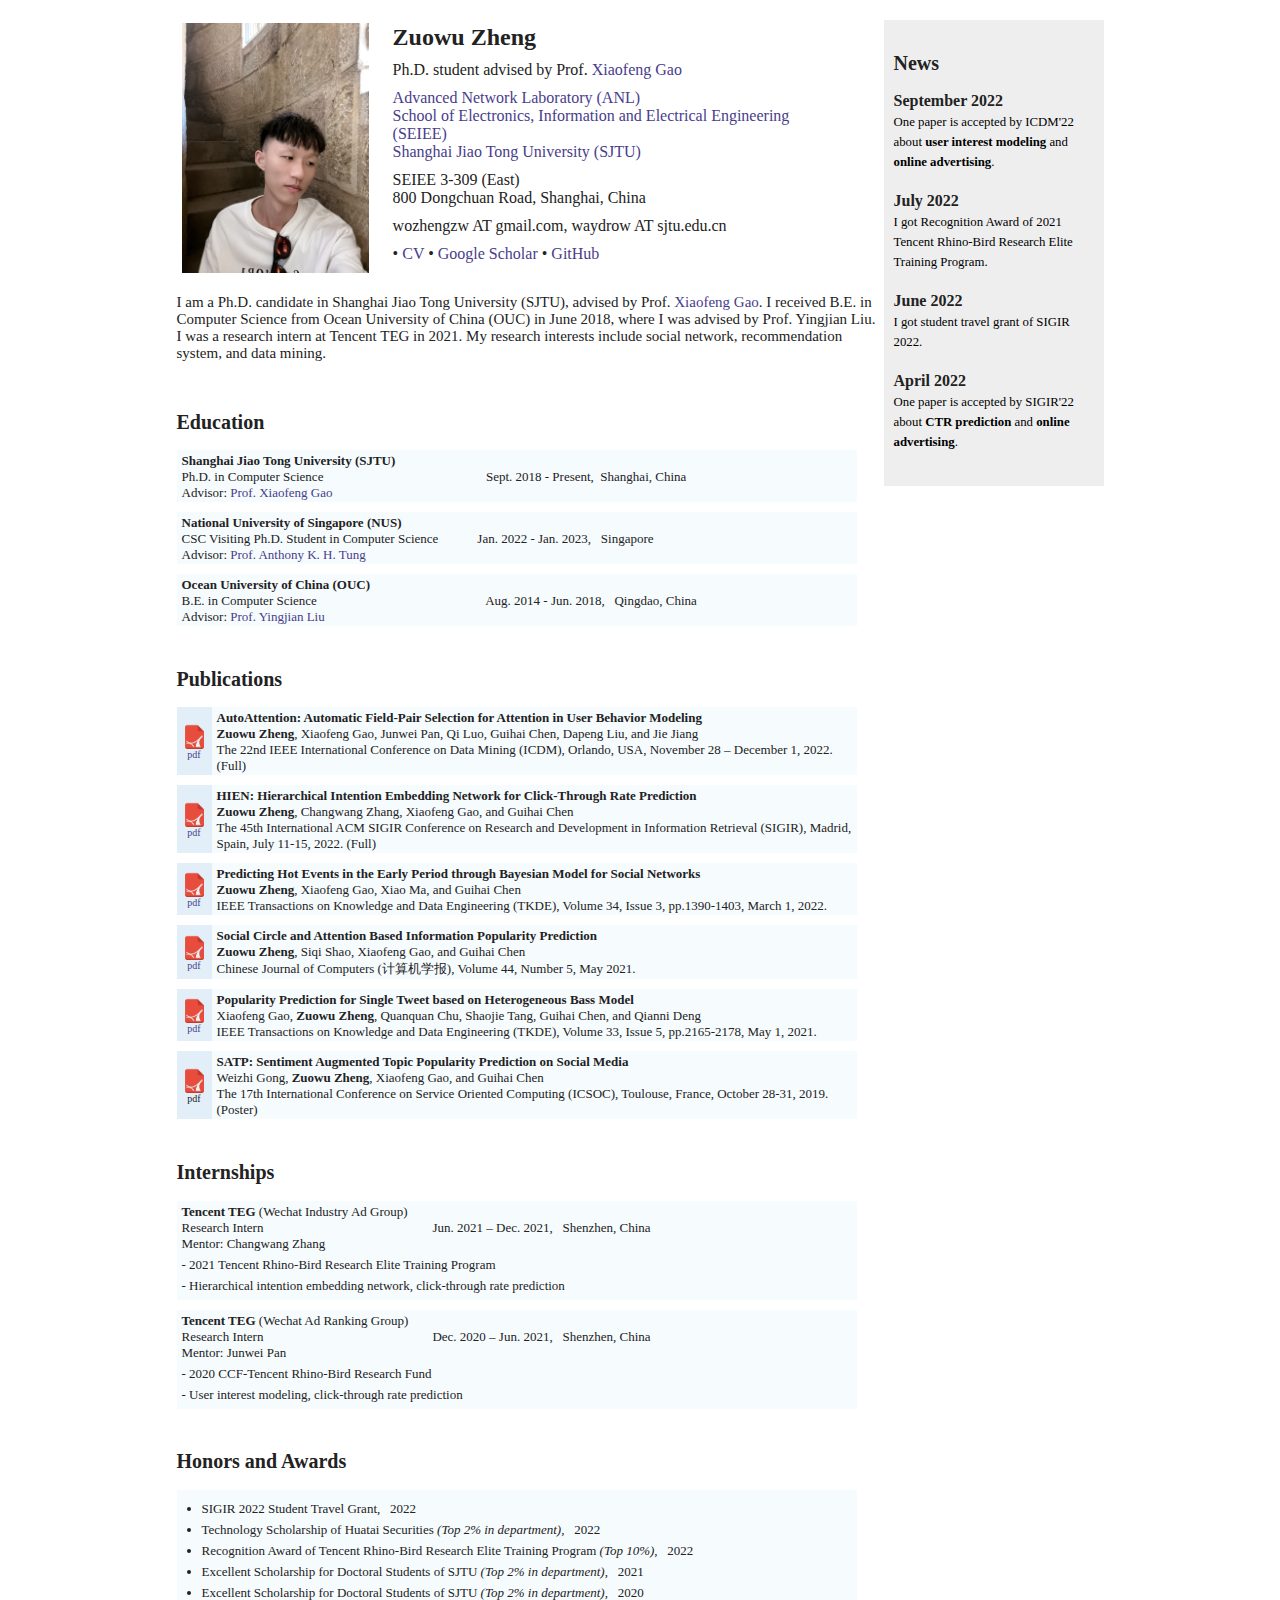
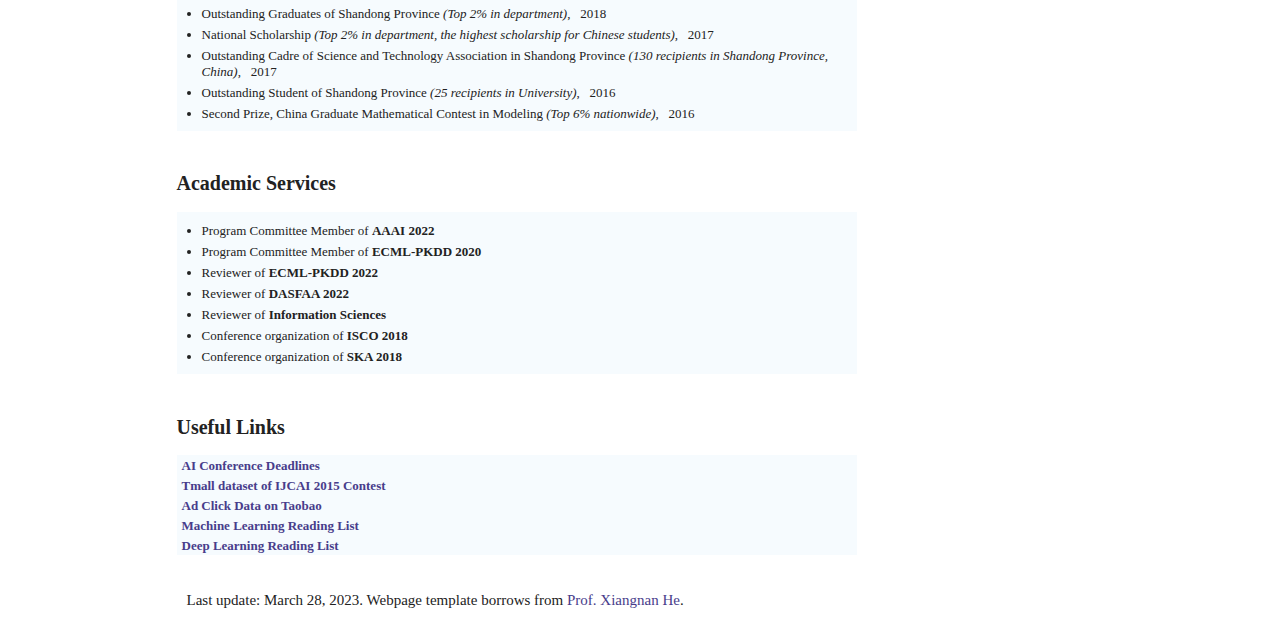
==== index.html @ 2e6455b4 "initailize webpage" ====
<!DOCTYPE html>
<html><head><meta http-equiv="Content-Type" content="text/html; charset=UTF-8"><meta content="IE=7.0000" http-equiv="X-UA-Compatible">
<title>Zuowu Zheng's Homepage</title>
<meta name="description" content="Zuowu Zheng, Ph.D. in Shanghai Jiao Tong University. social network, data mining, recommendation system">
<meta name="keywords" content="Zuowu Zheng, SJTU, Shanghai Jiao Tong University, recommendation, social network">

<link rel="stylesheet" type="text/css" href="./files/ffl.css">
<!-- <script type="text/javascript" async="" src="./files/ga.js"></script><script type="text/javascript">

  var _gaq = _gaq || [];
  _gaq.push(['_setAccount', 'UA-39532305-1']);
  _gaq.push(['_trackPageview']);

  (function() {
    var ga = document.createElement('script'); ga.type = 'text/javascript'; ga.async = true;
    ga.src = ('https:' == document.location.protocol ? 'https://ssl' : 'http://www') + '.google-analytics.com/ga.js';
    var s = document.getElementsByTagName('script')[0]; s.parentNode.insertBefore(ga, s);
  })();

</script> -->

<style>@-moz-keyframes nodeInserted{from{opacity:0.99;}to{opacity:1;}}@-webkit-keyframes nodeInserted{from{opacity:0.99;}to{opacity:1;}}@-o-keyframes nodeInserted{from{opacity:0.99;}to{opacity:1;}}@keyframes nodeInserted{from{opacity:0.99;}to{opacity:1;}}embed,object{animation-duration:.001s;-ms-animation-duration:.001s;-moz-animation-duration:.001s;-webkit-animation-duration:.001s;-o-animation-duration:.001s;animation-name:nodeInserted;-ms-animation-name:nodeInserted;-moz-animation-name:nodeInserted;-webkit-animation-name:nodeInserted;-o-animation-name:nodeInserted;}</style></head>


<body>

<div id="content">

<div id="news">
    <h2>News</h2><br>
    <font size="3px">
		
    <b>September 2022</b><br>
    <span class="easylink">
      One paper is accepted by ICDM'22 about <b>user interest modeling</b> and <b>online advertising</b>.
	  </span><br><br>

    <b>July 2022</b><br>
    <span class="easylink">
      I got Recognition Award of 2021 Tencent Rhino-Bird Research Elite Training Program.
	  </span><br><br>

    <b>June 2022</b><br>
    <span class="easylink">
      I got student travel grant of SIGIR 2022.
	  </span><br><br>

    <b>April 2022</b><br>
    <span class="easylink">
      One paper is accepted by SIGIR'22 about <b>CTR prediction</b> and <b>online advertising</b>.
	  </span><br><br>

    

    </font>

</div>

<div id="left">
<table style="background-color:white;">
<tbody><tr nosave="">
<td valign="CENTER">
<img src="./images/photo.jpeg" height="250" align="left">
</td>

<td valign="CENTER" width="2%">
</td>

<td valign="CENTER" halign="LEFT">
<font size="+0">
<b><font size="+2">Zuowu Zheng&nbsp;</font></b>
<!--<p style="margin-left:0px;">
<img src="./images/name.png", height="60">
</p>-->
<p style="margin-left:0px;">
Ph.D. student advised by Prof. <a href="https://www.cs.sjtu.edu.cn/~gao-xf/" target="_blank">Xiaofeng Gao</a>
</p><p style="margin-left:0px;">
<a href="https://anl.sjtu.edu.cn", target="_blank">Advanced Network Laboratory (ANL)</a><br/>
<a href="https://english.seiee.sjtu.edu.cn", target="_blank">School of Electronics, Information and Electrical Engineering (SEIEE)</a><br/>
<a href="https://en.sjtu.edu.cn", target="_blank">Shanghai Jiao Tong University (SJTU)</a><br/>
</p><p style="margin-left:0px;">
  SEIEE 3-309 (East) <br>
  800 Dongchuan Road, Shanghai, China <br>
</p>
<p style="margin-left:0px;">
wozhengzw AT gmail.com, waydrow AT sjtu.edu.cn</a></p>
<p style="margin-left:0px;">
&bull; <a href="files/CV-Zuowu.pdf">CV</a> &bull; <a href="https://scholar.google.com/citations?user=17vhHRoAAAAJ&hl=en">Google Scholar</a> &bull; <a href="https://github.com/waydrow">GitHub</a> <br>
</p></td>
</tr>
</tbody></table>

<div style="margin-top:20px;">
    I am a Ph.D. candidate in Shanghai Jiao Tong University (SJTU), advised by Prof. <a href="https://www.cs.sjtu.edu.cn/~gao-xf/" target="_blank">Xiaofeng Gao</a>. I received B.E. in Computer Science from Ocean University of China (OUC) in June 2018, where I was advised by Prof. Yingjian Liu. I was a research intern at Tencent TEG in 2021.
    My research interests include social network, recommendation system, and data mining.
	<br><br>
</div>


<!-- =======================================================================!-->

<h2 style="CLEAR: both;">Education</h2>
<table>
  <tbody>
  <tr>
    <td><span class="title">Shanghai Jiao Tong University (SJTU)</span> <br>
      Ph.D. in Computer Science &emsp;&emsp;&emsp;&emsp;&emsp;&emsp;&emsp;&emsp;&emsp;&emsp;&emsp;&emsp; Sept. 2018 - Present, &nbsp;Shanghai, China<br>
	    Advisor: <a href="https://www.cs.sjtu.edu.cn/~gao-xf/" target="_blank">Prof. Xiaofeng Gao</a>
    </td>
  </tr>
</tbody>
</table>

<table>
  <tbody>
  <tr>
    <td><span class="title">National University of Singapore (NUS)</span> <br>
      CSC Visiting Ph.D. Student in Computer Science &nbsp;&nbsp;&nbsp;&nbsp;&nbsp;&nbsp;&nbsp;&nbsp;&nbsp;&nbsp; Jan. 2022 - Jan. 2023, &nbsp; Singapore <br>
      Advisor: <a href="https://www.comp.nus.edu.sg/~atung/" target="_blank">Prof. Anthony K. H. Tung</a><br>
    </td>
  </tr>
  </tbody>
</table>

<table>
  <tbody>
  <tr>
    <td><span class="title">Ocean University of China (OUC)</span> <br>
      B.E. in Computer Science &emsp;&emsp;&emsp;&emsp;&emsp;&emsp;&emsp;&emsp;&emsp;&emsp;&emsp;&emsp;&nbsp;&nbsp; Aug. 2014 - Jun. 2018, &nbsp; Qingdao, China <br>
      Advisor: <a href="http://it.ouc.edu.cn/lyj/main.htm" target="_blank">Prof. Yingjian Liu</a><br>
    </td>
  </tr>
  </tbody>
</table>


<div id="papers">
<!-- <h2 style="CLEAR: both">Publications <a href="https://scholar.google.com/citations?user=17vhHRoAAAAJ&hl=en" target="_blank">Google Scholar</a></h2> -->
<h2 style="CLEAR: both">Publications</h2>
</br>

<!-- <b> In the Year of 2023: </b> </br></br> -->

<table>
  <tbody>
  <tr>
    <td class="left"><a href="https://arxiv.org/pdf/2210.15154.pdf" target="_blank"><img src="./images/pdf.png" width="25" height="25"><br>pdf</a></td>
    <td><span class="title">AutoAttention: Automatic Field-Pair Selection for Attention in User Behavior Modeling</span> 
      <br><strong>Zuowu Zheng</strong>, Xiaofeng Gao, Junwei Pan, Qi Luo, Guihai Chen, Dapeng Liu, and Jie Jiang
    <br>The 22nd IEEE International Conference on Data Mining (ICDM), Orlando, USA, November 28 – December 1, 2022. (Full)
  </td> 
  </tr>
 </tbody>
</table>

<table>
  <tbody>
  <tr>
    <td class="left"><a href="https://arxiv.org/pdf/2206.00510.pdf" target="_blank"><img src="./images/pdf.png" width="25" height="25"><br>pdf</a></td>
    <td><span class="title">HIEN: Hierarchical Intention Embedding Network for Click-Through Rate Prediction</span> 
      <br><strong>Zuowu Zheng</strong>, Changwang Zhang, Xiaofeng Gao, and Guihai Chen
    <br>The 45th International ACM SIGIR Conference on Research and Development in Information Retrieval (SIGIR), Madrid, Spain, July 11-15, 2022. (Full)
  </td> 
  </tr>
 </tbody>
</table>

<table>
  <tbody>
  <tr>
    <td class="left"><a href="https://drive.google.com/file/d/19w4W9oNtpAu_NRcyKZP8EZI4hFkGZr59/view" target="_blank"><img src="./images/pdf.png" width="25" height="25"><br>pdf</a></td>
    <td><span class="title">Predicting Hot Events in the Early Period through Bayesian Model for Social Networks</span> 
      <br><strong>Zuowu Zheng</strong>, Xiaofeng Gao, Xiao Ma, and Guihai Chen
    <br>IEEE Transactions on Knowledge and Data Engineering (TKDE), Volume 34, Issue 3, pp.1390-1403, March 1, 2022.
  </td> 
  </tr>
 </tbody>
</table>

<table>
  <tbody>
  <tr>
    <td class="left"><a href="http://cjc.ict.ac.cn/online/onlinepaper/zzw-202159200202.pdf" target="_blank"><img src="./images/pdf.png" width="25" height="25"><br>pdf</a></td>
    <td><span class="title">Social Circle and Attention Based Information Popularity Prediction</span> 
      <br><strong>Zuowu Zheng</strong>, Siqi Shao, Xiaofeng Gao, and Guihai Chen
    <br>Chinese Journal of Computers (计算机学报), Volume 44, Number 5, May 2021.
  </td> 
  </tr>
 </tbody>
</table>

<table>
  <tbody>
  <tr>
    <td class="left"><a href="https://drive.google.com/file/d/1wk509GaBBqptjKIIwpjzN0Ny05Q1AKLo/view" target="_blank"><img src="./images/pdf.png" width="25" height="25"><br>pdf</a></td>
    <td><span class="title">Popularity Prediction for Single Tweet based on Heterogeneous Bass Model</span> 
      <br>Xiaofeng Gao, <strong>Zuowu Zheng</strong>, Quanquan Chu, Shaojie Tang, Guihai Chen, and Qianni Deng
    <br>IEEE Transactions on Knowledge and Data Engineering (TKDE), Volume 33, Issue 5, pp.2165-2178, May 1, 2021.
  </td> 
  </tr>
 </tbody>
</table>

<table>
  <tbody>
  <tr>
    <td class="left"><img src="./images/pdf.png" width="25" height="25"><br>pdf</td>
    <td><span class="title">SATP: Sentiment Augmented Topic Popularity Prediction on Social Media</span> 
      <br>Weizhi Gong, <strong>Zuowu Zheng</strong>, Xiaofeng Gao, and Guihai Chen
    <br>The 17th International Conference on Service Oriented Computing (ICSOC), Toulouse, France, October 28-31, 2019. (Poster)
  </td> 
  </tr>
 </tbody>
</table>

<!-- <b> Look for the full publication list? Please visit <a href="https://scholar.google.com.sg/citations?user=17vhHRoAAAAJ&hl=en" target="_blank">Google Scholar</a>.</b></br></br> -->


<h2 style="CLEAR: both">Internships</h2>
<table>
  <tbody>
  <tr>
    <td><span class="title">Tencent TEG</span> (Wechat Industry Ad Group)<br>
      Research Intern &emsp;&emsp;&emsp;&emsp;&emsp;&emsp;&emsp;&emsp;&emsp;&emsp;&emsp;&emsp;&nbsp;&nbsp; Jun. 2021 – Dec. 2021, &nbsp; Shenzhen, China <br>
      Mentor: Changwang Zhang<br>
      <ul style="list-style: none; margin: 5px 0; padding: 0">
        <li>- 2021 Tencent Rhino-Bird Research Elite Training Program</li>
        <li>- Hierarchical intention embedding network, click-through rate prediction</li>
      </ul>
    </td>
  </tr>
  </tbody>
</table>
<table>
<tbody>
  <tr>
    <td><span class="title">Tencent TEG</span> (Wechat Ad Ranking Group) <br>
      Research Intern &emsp;&emsp;&emsp;&emsp;&emsp;&emsp;&emsp;&emsp;&emsp;&emsp;&emsp;&emsp;&nbsp;&nbsp; Dec. 2020 – Jun. 2021, &nbsp; Shenzhen, China <br>
      Mentor: Junwei Pan<br>
      <ul style="list-style: none; margin: 5px 0; padding: 0">
        <li>- 2020 CCF-Tencent Rhino-Bird Research Fund</li>
        <li>- User interest modeling, click-through rate prediction</li>
      </ul>
    </td>
  </tr>
  </tbody>
</table>

<h2 style="CLEAR: both;">Honors and Awards</h2>

<table><tbody><tr><td>
  <ul style="margin: 8px 0; padding: 0 20px">
    <li>SIGIR 2022 Student Travel Grant, &nbsp; 2022</li>
    <li>Technology Scholarship of Huatai Securities <i>(Top 2% in department)</i>, &nbsp; 2022</li>
    <li>Recognition Award of Tencent Rhino-Bird Research Elite Training Program <i>(Top 10%)</i>, &nbsp; 2022</li>
    <li>Excellent Scholarship for Doctoral Students of SJTU <i>(Top 2% in department)</i>, &nbsp; 2021</li>
    <li>Excellent Scholarship for Doctoral Students of SJTU <i>(Top 2% in department)</i>, &nbsp; 2020</li>
    <li>Outstanding Graduates of Shandong Province <i>(Top 2% in department)</i>, &nbsp; 2018</li>
    <li>National Scholarship <i>(Top 2% in department, the highest scholarship for Chinese students)</i>, &nbsp; 2017</li>
    <li>Outstanding Cadre of Science and Technology Association in Shandong Province <i>(130 recipients in Shandong Province, China)</i>, &nbsp; 2017</li>
    <li>Outstanding Student of Shandong Province <i>(25 recipients in University)</i>, &nbsp; 2016</li>
    <li>Second Prize, China Graduate Mathematical Contest in Modeling <i>(Top 6% nationwide)</i>, &nbsp; 2016</li>
  </ul>
</td></tr></tbody></table>


<h2 style="CLEAR: both;">Academic Services</h2>
<table><tbody><tr><td>
    <ul style="margin: 8px 0; padding: 0 20px">
      <li>Program Committee Member of <span class="title">AAAI 2022</span></li>
      <li>Program Committee Member of <span class="title">ECML-PKDD 2020</span></li>
      <li>Reviewer of <span class="title">ECML-PKDD 2022</span></li>
      <li>Reviewer of <span class="title">DASFAA 2022</span></li>
      <li>Reviewer of <span class="title">Information Sciences</span></li>
      <li>Conference organization of <span class="title">ISCO 2018</span></li>
      <li>Conference organization of <span class="title">SKA 2018</span></li>
    </ul>
</td></tr></tbody></table>






		
<h2 style="CLEAR: both;">Useful Links</h2>
<table><tbody>
  <tr><td> <span class="title"><a href="https://aideadlin.es" target="_blank">AI Conference Deadlines</a></span> </td></tr>
  <tr><td> <span class="title"><a href="https://tianchi.aliyun.com/dataset/42" target="_blank">Tmall dataset of IJCAI 2015 Contest</a></span> </td></tr>  
  <tr><td> <span class="title"><a href="https://tianchi.aliyun.com/dataset/56" target="_blank">Ad Click Data on Taobao</a></span> </td></tr>    
  <tr><td> <span class="title"><a href="https://docs.google.com/document/d/1IXF3h0RU5zz4ukmTrVKVotPQypChscNGf5k6E25HGvA" target="_blank">Machine Learning Reading List</a></span> </td></tr>    
  <tr><td> <span class="title"><a href="https://github.com/robertsdionne/neural-network-papers" target="_blank">Deep Learning Reading List</a></span> </td></tr>    
</tbody></table>

</br>
<!-- <div id="clustrmaps-widget"></div> <script type="text/javascript" id="clustrmaps" src="//cdn.clustrmaps.com/map_v2.js?d=BMZwy5vgkXtV6P19neLzpJ23Mpj_2dIdhe9EE5_5V0I"></script> -->

<p>Last update: March 28, 2023. Webpage template borrows from <a href="https://hexiangnan.github.io">Prof. Xiangnan He</a>.</p>

</div>
</div>


</body></html>
---- files/ffl.css ----
HTML {
	FONT-SIZE: 100%; BACKGROUND: #fff; -MS-TEXT-SIZE-ADJUST: 100%; -webkit-text-size-adjust: 100%
}
BODY {
	FONT-SIZE: 15px; FONT-FAMILY: Georgia; COLOR: #222; MARGIN: 0px
}
#header {
	BACKGROUND: #0a2245; MARGIN: 0px auto;
}
#footer {
	BACKGROUND: #0a2245; MARGIN: 0px auto; HEIGHT: 100px; VERTICAL-ALIGN: bottom
}
#content {
	BACKGROUND: #white; PADDING-BOTTOM: 50px; PADDING-TOP: 20px; PADDING-LEFT: 50px; MARGIN: 0px auto; PADDING-RIGHT: 50px; WIDTH: 927px
}
H1 {
	FONT-SIZE: 30px; MARGIN: 0px; DISPLAY: inline
}
H2 {
	FONT-SIZE: 20px; PADDING-TOP: 15px; display:inline-block;   
}
H3 {
	DISPLAY: bold
}
P {
	MARGIN: 10px 40px 10px 10px
}
TABLE {
	MARGIN-BOTTOM: 10px; FONT-SIZE: 13px; BORDER-COLLAPSE: collapse; TEXT-ALIGN: left; WIDTH: 680px; BACKGROUND-COLOR: #f6fbfe
}
.title {
	FONT-WEIGHT: bold
}
TABLE A {
	COLOR: black; TEXT-DECORATION: none
}
.easylink {
	COLOR: black; TEXT-DECORATION: none
}
TD {
	PADDING-BOTTOM: 1px; PADDING-TOP: 3px; PADDING-LEFT: 5px; PADDING-RIGHT: 5px
}
.left {
	FONT-SIZE: 10px; TEXT-ALIGN: center; WIDTH: 25px; BACKGROUND-COLOR: #e2eff9
}

a:link {
color:#483D8B;
text-decoration:none;
}
a:visited {
color:#483D8B;
text-decoration:none;
}
a:hover {
color:#000000;
text-decoration:none;
}
a:active {
color:#FFFFFF;
text-decoration:none;
}

IMG {
	BORDER-LEFT-WIDTH: 0px; BORDER-RIGHT-WIDTH: 0px; VERTICAL-ALIGN: middle; BORDER-BOTTOM-WIDTH: 0px; -MS-INTERPOLATION-MODE: bicubic; BORDER-TOP-WIDTH: 0px
}
#profile {
	FLOAT: left; CLEAR: both
}
#intro {
	FLOAT: left; CLEAR: both
}
#papers {
	FLOAT: left; CLEAR: both
}
#left {
	FLOAT: left; WIDTH: 705px
}
#right {
	FLOAT: right; MARGIN: 16px -5px 0px 6px
}
.thumbnail {
	BORDER-TOP: #ddd 1px solid; BORDER-RIGHT: #ddd 1px solid; BORDER-BOTTOM: #ddd 1px solid; PADDING-BOTTOM: 4px; PADDING-TOP: 4px; PADDING-LEFT: 4px; BORDER-LEFT: #ddd 1px solid; DISPLAY: block; LINE-HEIGHT: 1; PADDING-RIGHT: 4px; -webkit-border-radius: 4px; -moz-border-radius: 4px; border-radius: 4px; -webkit-box-shadow: 0 1px 1px rgba(0,0,0,0.075); -moz-box-shadow: 0 1px 1px rgba(0,0,0,0.075); box-shadow: 0 1px 1px rgba(0,0,0,0.075)
}
A.thumbnail:hover {
	BORDER-TOP-COLOR: #0088cc; BORDER-BOTTOM-COLOR: #0088cc; BORDER-RIGHT-COLOR: #0088cc; BORDER-LEFT-COLOR: #0088cc; -webkit-box-shadow: 0 1px 4px rgba(0,105,214,0.25); -moz-box-shadow: 0 1px 4px rgba(0,105,214,0.25); box-shadow: 0 1px 4px rgba(0,105,214,0.25)
}
.thumbnail > IMG {
	MARGIN-LEFT: auto; DISPLAY: block; MARGIN-RIGHT: auto
}
#news {
	FONT-SIZE: 13pt; BACKGROUND: #eee; FLOAT: right; PADDING-BOTTOM: 15px; PADDING-TOP: 0px; PADDING-LEFT: 10px; PADDING-RIGHT: 10px; MARGIN-TOP: 0px; WIDTH: 200px
}
#news .easylink {
	FONT-SIZE: 0.8em; FONT-WEIGHT: normal
}
.inbox {
	PADDING-BOTTOM: 7px; MARGIN-TOP: 5px
}

ul li {
	margin: 5px 0;
}
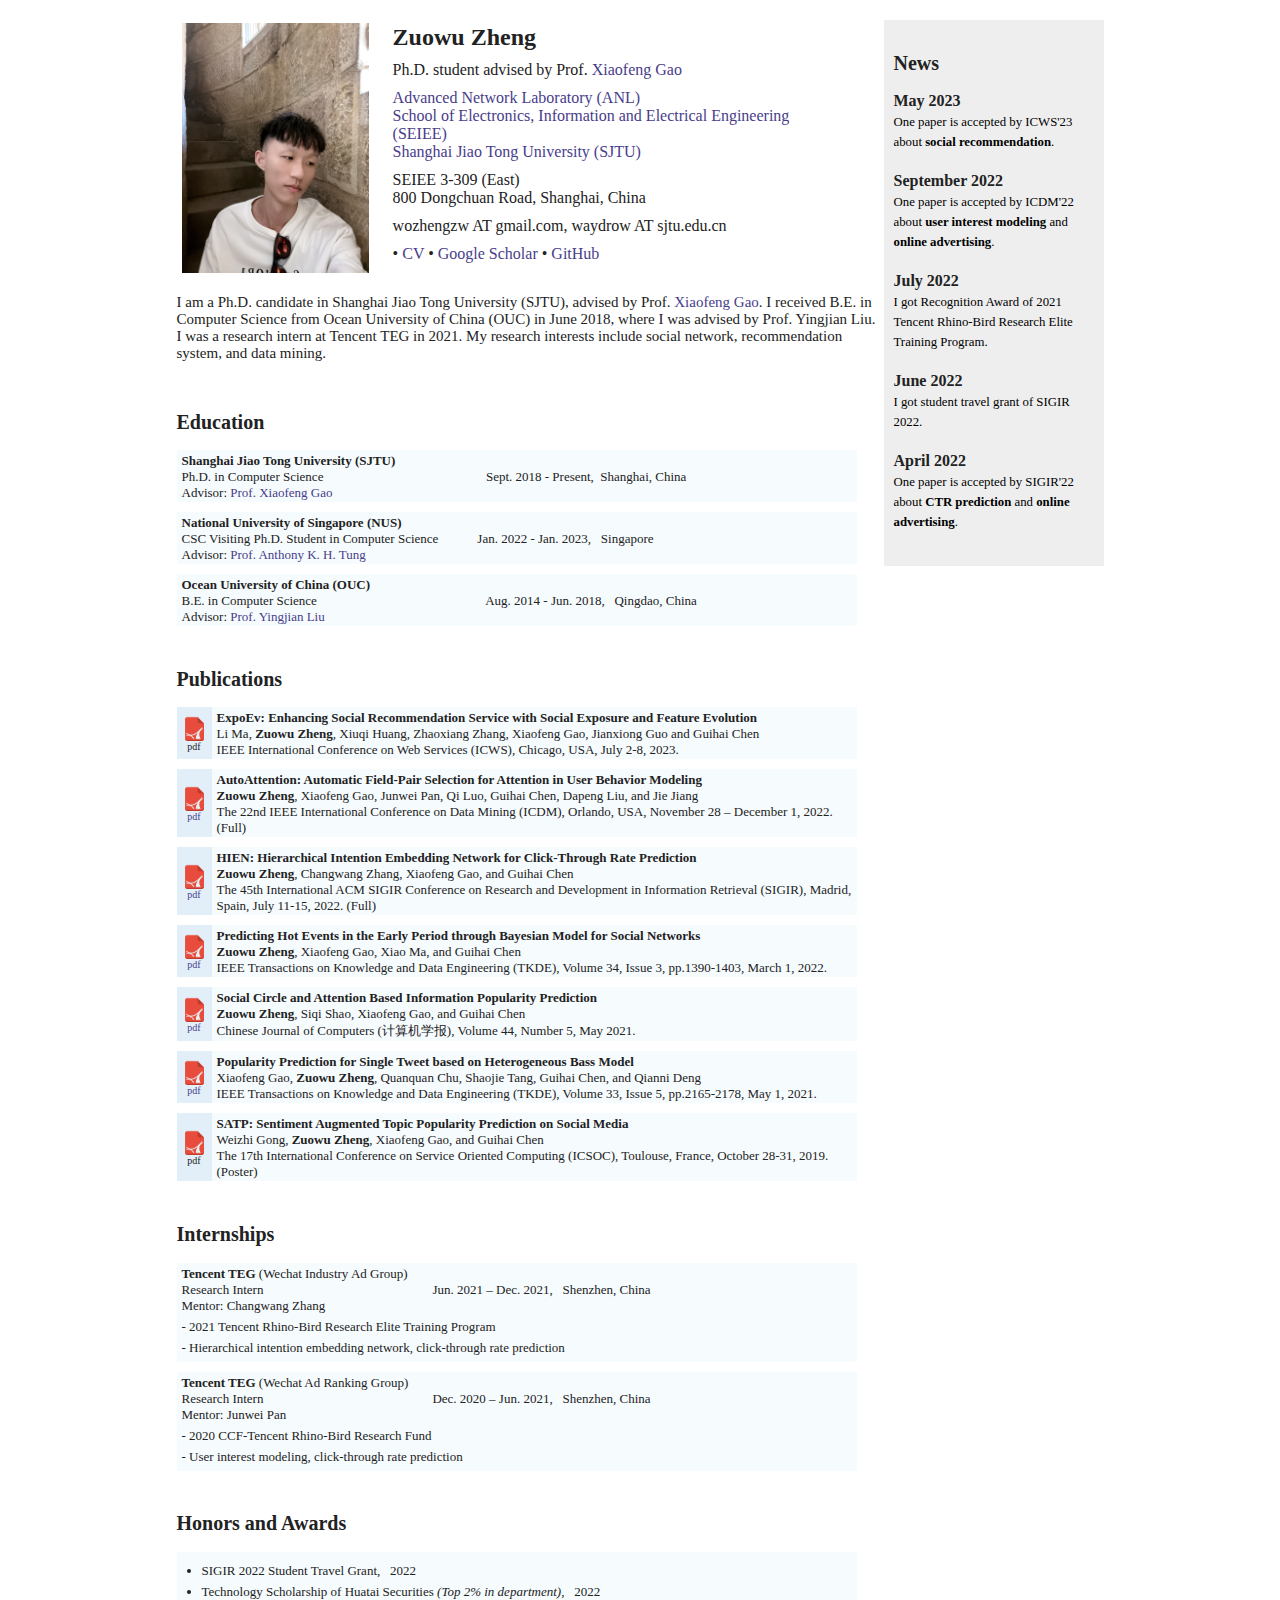
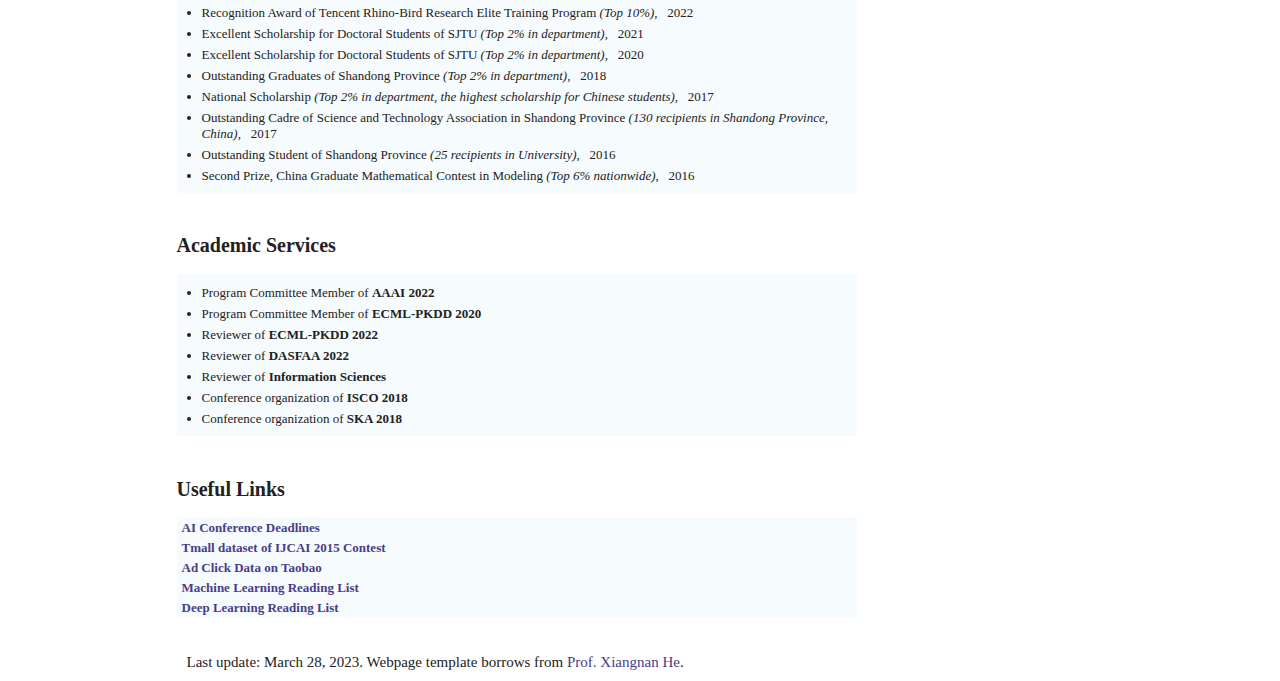
==== commit 239a50b3: "new paper" ====
--- a/index.html
+++ b/index.html
@@ -30,6 +30,11 @@
 <div id="news">
     <h2>News</h2><br>
     <font size="3px">
+
+    <b>May 2023</b><br>
+    <span class="easylink">
+      One paper is accepted by ICWS'23 about <b>social recommendation</b>.
+	  </span><br><br>
 		
     <b>September 2022</b><br>
     <span class="easylink">
@@ -145,6 +150,18 @@
 <table>
   <tbody>
   <tr>
+    <td class="left"><img src="./images/pdf.png" width="25" height="25"><br>pdf</td>
+    <td><span class="title">ExpoEv: Enhancing Social Recommendation Service with Social Exposure and Feature Evolution</span> 
+      <br>Li Ma, <strong>Zuowu Zheng</strong>, Xiuqi Huang, Zhaoxiang Zhang, Xiaofeng Gao, Jianxiong Guo and Guihai Chen
+    <br>IEEE International Conference on Web Services (ICWS), Chicago, USA, July 2-8, 2023.
+  </td> 
+  </tr>
+ </tbody>
+</table>
+
+<table>
+  <tbody>
+  <tr>
     <td class="left"><a href="https://arxiv.org/pdf/2210.15154.pdf" target="_blank"><img src="./images/pdf.png" width="25" height="25"><br>pdf</a></td>
     <td><span class="title">AutoAttention: Automatic Field-Pair Selection for Attention in User Behavior Modeling</span> 
       <br><strong>Zuowu Zheng</strong>, Xiaofeng Gao, Junwei Pan, Qi Luo, Guihai Chen, Dapeng Liu, and Jie Jiang
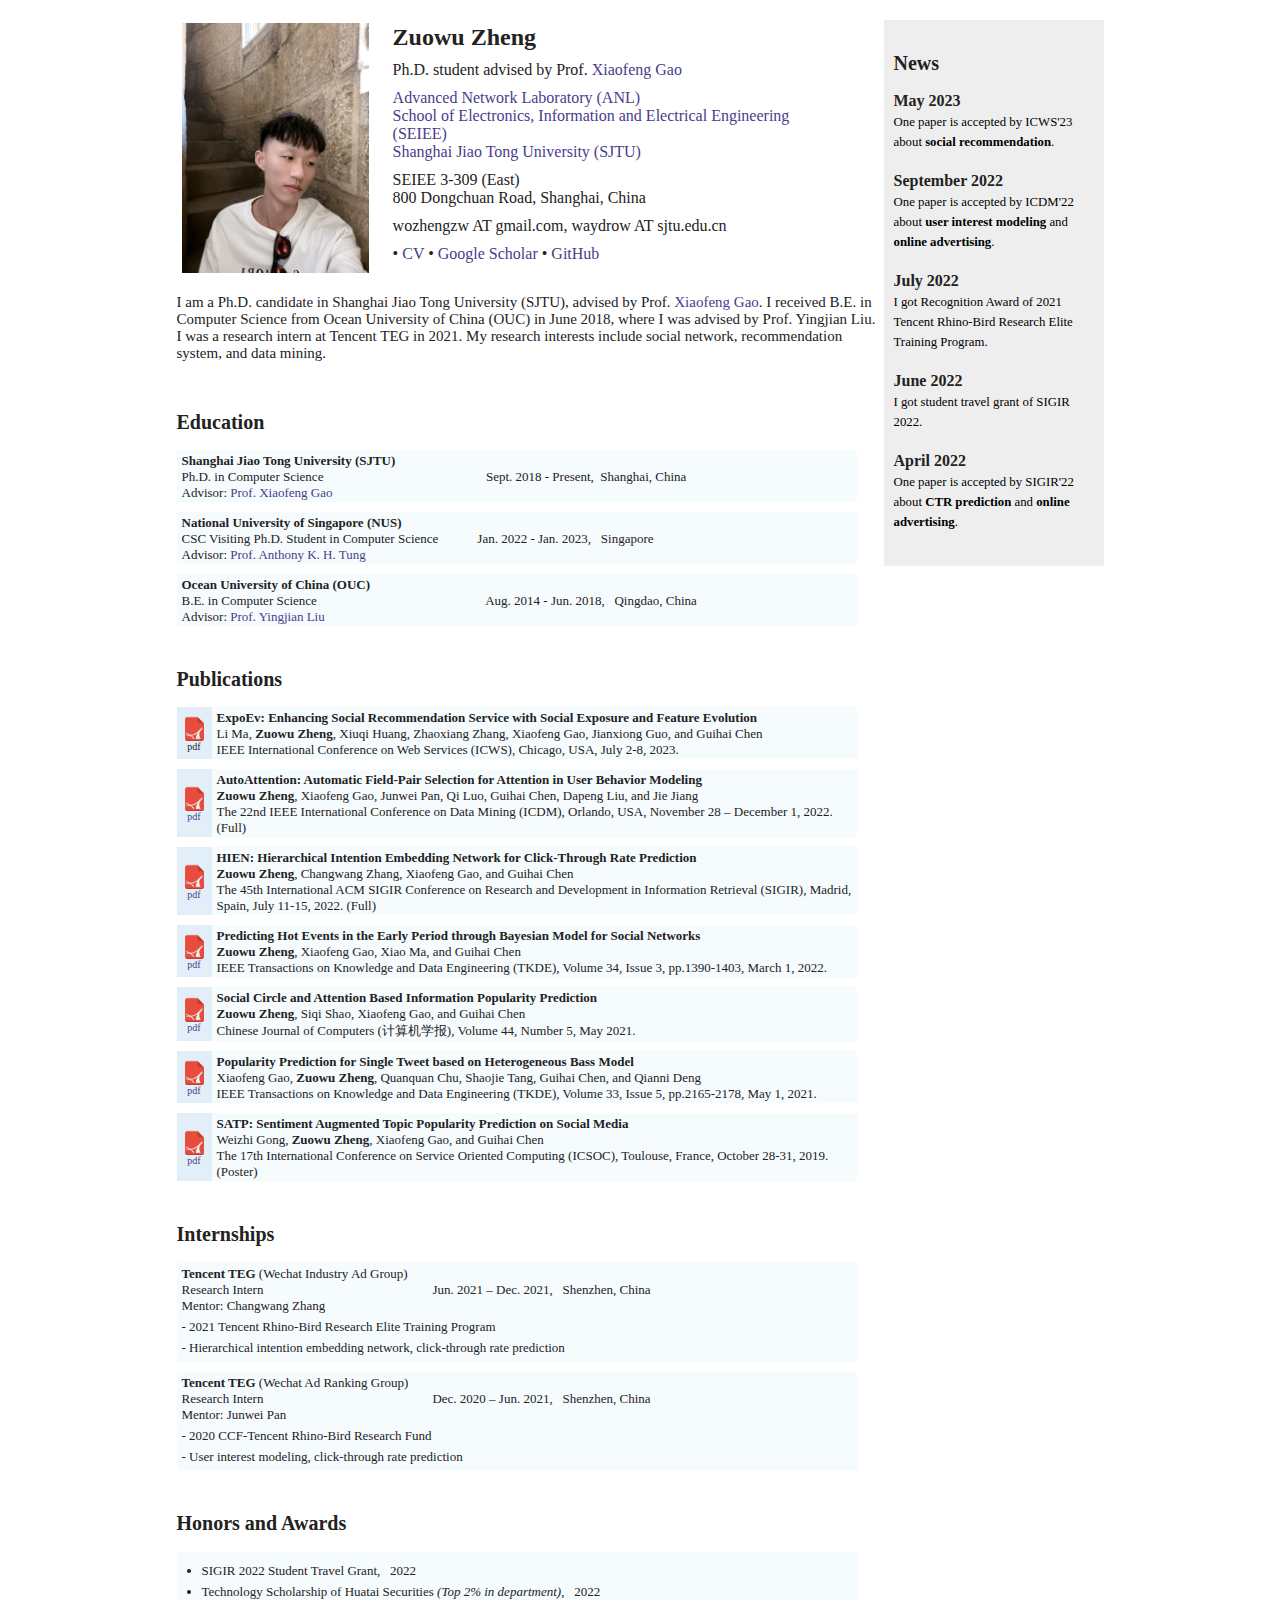
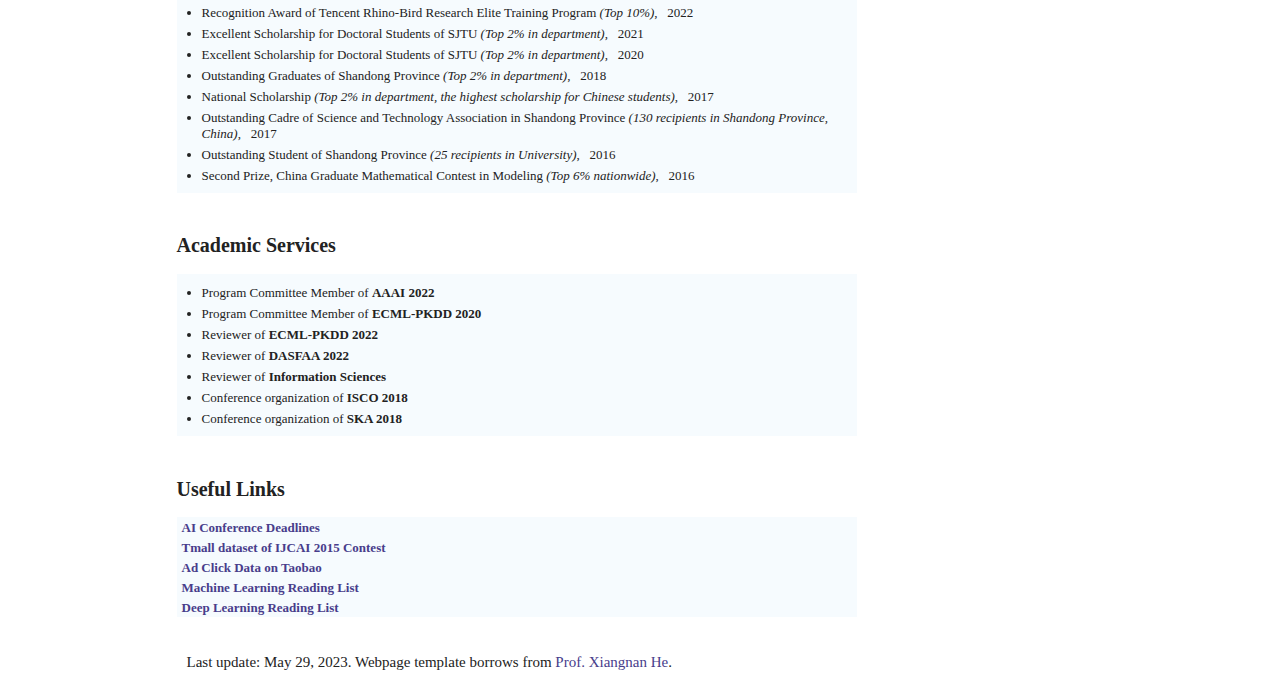
==== commit f1c8670a: "upload icsoc paper" ====
--- a/index.html
+++ b/index.html
@@ -152,7 +152,7 @@
   <tr>
     <td class="left"><img src="./images/pdf.png" width="25" height="25"><br>pdf</td>
     <td><span class="title">ExpoEv: Enhancing Social Recommendation Service with Social Exposure and Feature Evolution</span> 
-      <br>Li Ma, <strong>Zuowu Zheng</strong>, Xiuqi Huang, Zhaoxiang Zhang, Xiaofeng Gao, Jianxiong Guo and Guihai Chen
+      <br>Li Ma, <strong>Zuowu Zheng</strong>, Xiuqi Huang, Zhaoxiang Zhang, Xiaofeng Gao, Jianxiong Guo, and Guihai Chen
     <br>IEEE International Conference on Web Services (ICWS), Chicago, USA, July 2-8, 2023.
   </td> 
   </tr>
@@ -222,7 +222,7 @@
 <table>
   <tbody>
   <tr>
-    <td class="left"><img src="./images/pdf.png" width="25" height="25"><br>pdf</td>
+    <td class="left"><a href="files/SATP-ICSOC-2019.pdf" target="_blank"><img src="./images/pdf.png" width="25" height="25"><br>pdf</a></td>
     <td><span class="title">SATP: Sentiment Augmented Topic Popularity Prediction on Social Media</span> 
       <br>Weizhi Gong, <strong>Zuowu Zheng</strong>, Xiaofeng Gao, and Guihai Chen
     <br>The 17th International Conference on Service Oriented Computing (ICSOC), Toulouse, France, October 28-31, 2019. (Poster)
@@ -313,7 +313,7 @@
 </br>
 <!-- <div id="clustrmaps-widget"></div> <script type="text/javascript" id="clustrmaps" src="//cdn.clustrmaps.com/map_v2.js?d=BMZwy5vgkXtV6P19neLzpJ23Mpj_2dIdhe9EE5_5V0I"></script> -->
 
-<p>Last update: March 28, 2023. Webpage template borrows from <a href="https://hexiangnan.github.io">Prof. Xiangnan He</a>.</p>
+<p>Last update: May 29, 2023. Webpage template borrows from <a href="https://hexiangnan.github.io">Prof. Xiangnan He</a>.</p>
 
 </div>
 </div>
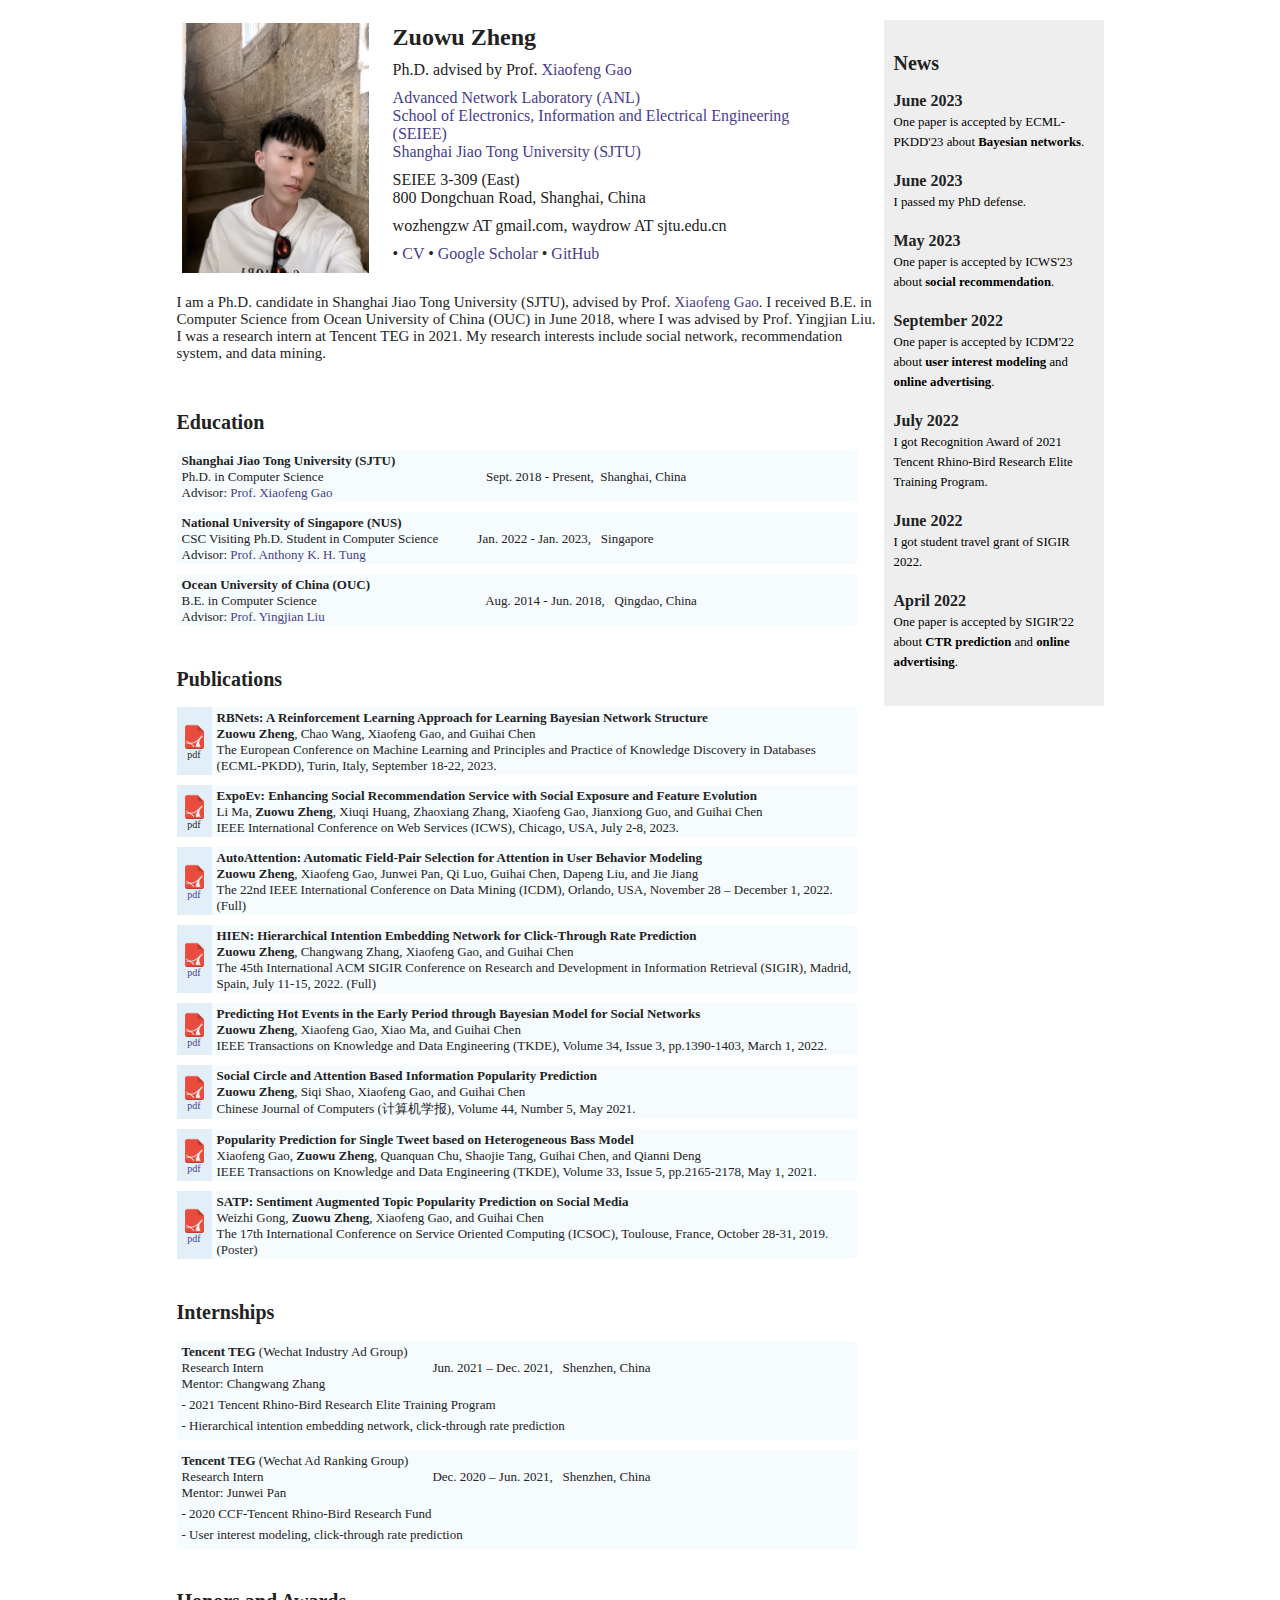
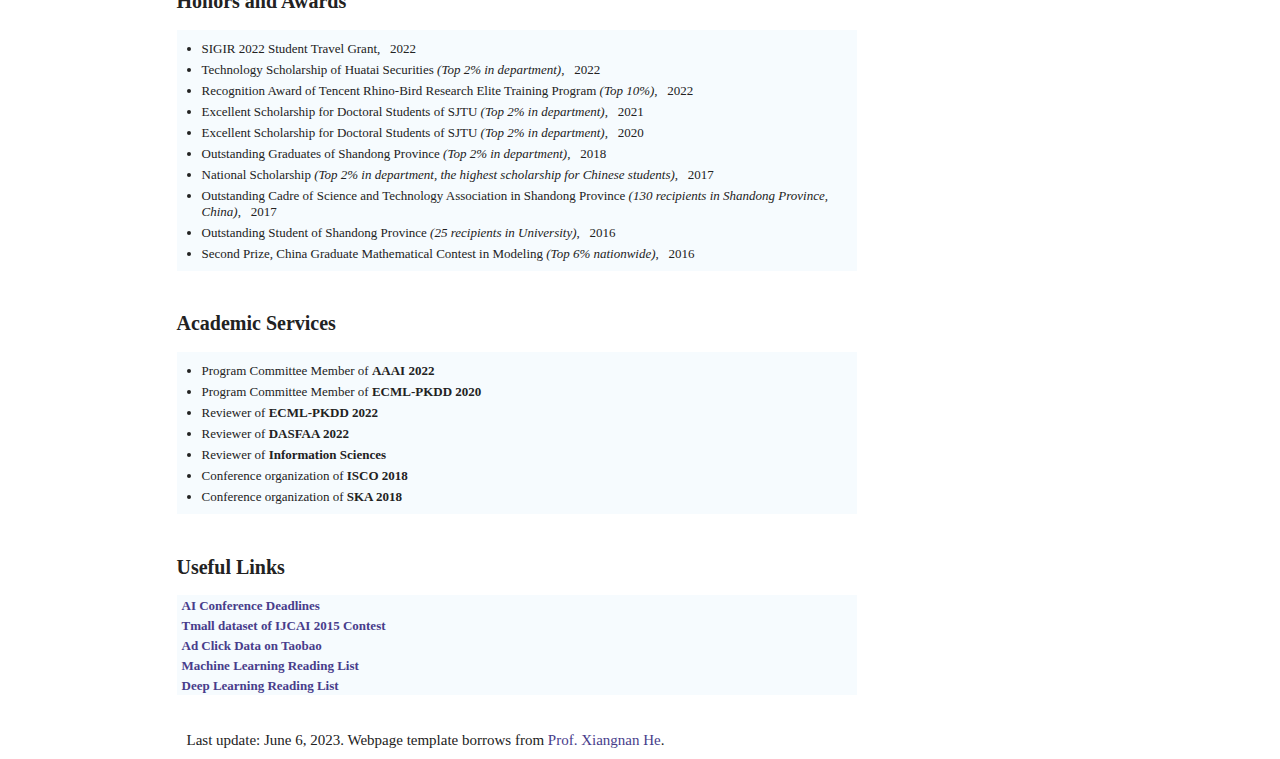
==== commit c0b24088: "ecml-pkdd2023" ====
--- a/index.html
+++ b/index.html
@@ -30,6 +30,16 @@
 <div id="news">
     <h2>News</h2><br>
     <font size="3px">
+
+    <b>June 2023</b><br>
+    <span class="easylink">
+      One paper is accepted by ECML-PKDD'23 about <b>Bayesian networks</b>.
+	  </span><br><br>
+
+    <b>June 2023</b><br>
+    <span class="easylink">
+      I passed my PhD defense.
+	  </span><br><br>
 
     <b>May 2023</b><br>
     <span class="easylink">
@@ -79,7 +89,7 @@
 <img src="./images/name.png", height="60">
 </p>-->
 <p style="margin-left:0px;">
-Ph.D. student advised by Prof. <a href="https://www.cs.sjtu.edu.cn/~gao-xf/" target="_blank">Xiaofeng Gao</a>
+Ph.D. advised by Prof. <a href="https://www.cs.sjtu.edu.cn/~gao-xf/" target="_blank">Xiaofeng Gao</a>
 </p><p style="margin-left:0px;">
 <a href="https://anl.sjtu.edu.cn", target="_blank">Advanced Network Laboratory (ANL)</a><br/>
 <a href="https://english.seiee.sjtu.edu.cn", target="_blank">School of Electronics, Information and Electrical Engineering (SEIEE)</a><br/>
@@ -151,6 +161,18 @@
   <tbody>
   <tr>
     <td class="left"><img src="./images/pdf.png" width="25" height="25"><br>pdf</td>
+    <td><span class="title">RBNets: A Reinforcement Learning Approach for Learning Bayesian Network Structure</span> 
+      <br><strong>Zuowu Zheng</strong>, Chao Wang, Xiaofeng Gao, and Guihai Chen
+    <br>The European Conference on Machine Learning and Principles and Practice of Knowledge Discovery in Databases (ECML-PKDD), Turin, Italy, September 18-22, 2023.
+  </td> 
+  </tr>
+ </tbody>
+</table>
+
+<table>
+  <tbody>
+  <tr>
+    <td class="left"><img src="./images/pdf.png" width="25" height="25"><br>pdf</td>
     <td><span class="title">ExpoEv: Enhancing Social Recommendation Service with Social Exposure and Feature Evolution</span> 
       <br>Li Ma, <strong>Zuowu Zheng</strong>, Xiuqi Huang, Zhaoxiang Zhang, Xiaofeng Gao, Jianxiong Guo, and Guihai Chen
     <br>IEEE International Conference on Web Services (ICWS), Chicago, USA, July 2-8, 2023.
@@ -313,7 +335,7 @@
 </br>
 <!-- <div id="clustrmaps-widget"></div> <script type="text/javascript" id="clustrmaps" src="//cdn.clustrmaps.com/map_v2.js?d=BMZwy5vgkXtV6P19neLzpJ23Mpj_2dIdhe9EE5_5V0I"></script> -->
 
-<p>Last update: May 29, 2023. Webpage template borrows from <a href="https://hexiangnan.github.io">Prof. Xiangnan He</a>.</p>
+<p>Last update: June 6, 2023. Webpage template borrows from <a href="https://hexiangnan.github.io">Prof. Xiangnan He</a>.</p>
 
 </div>
 </div>
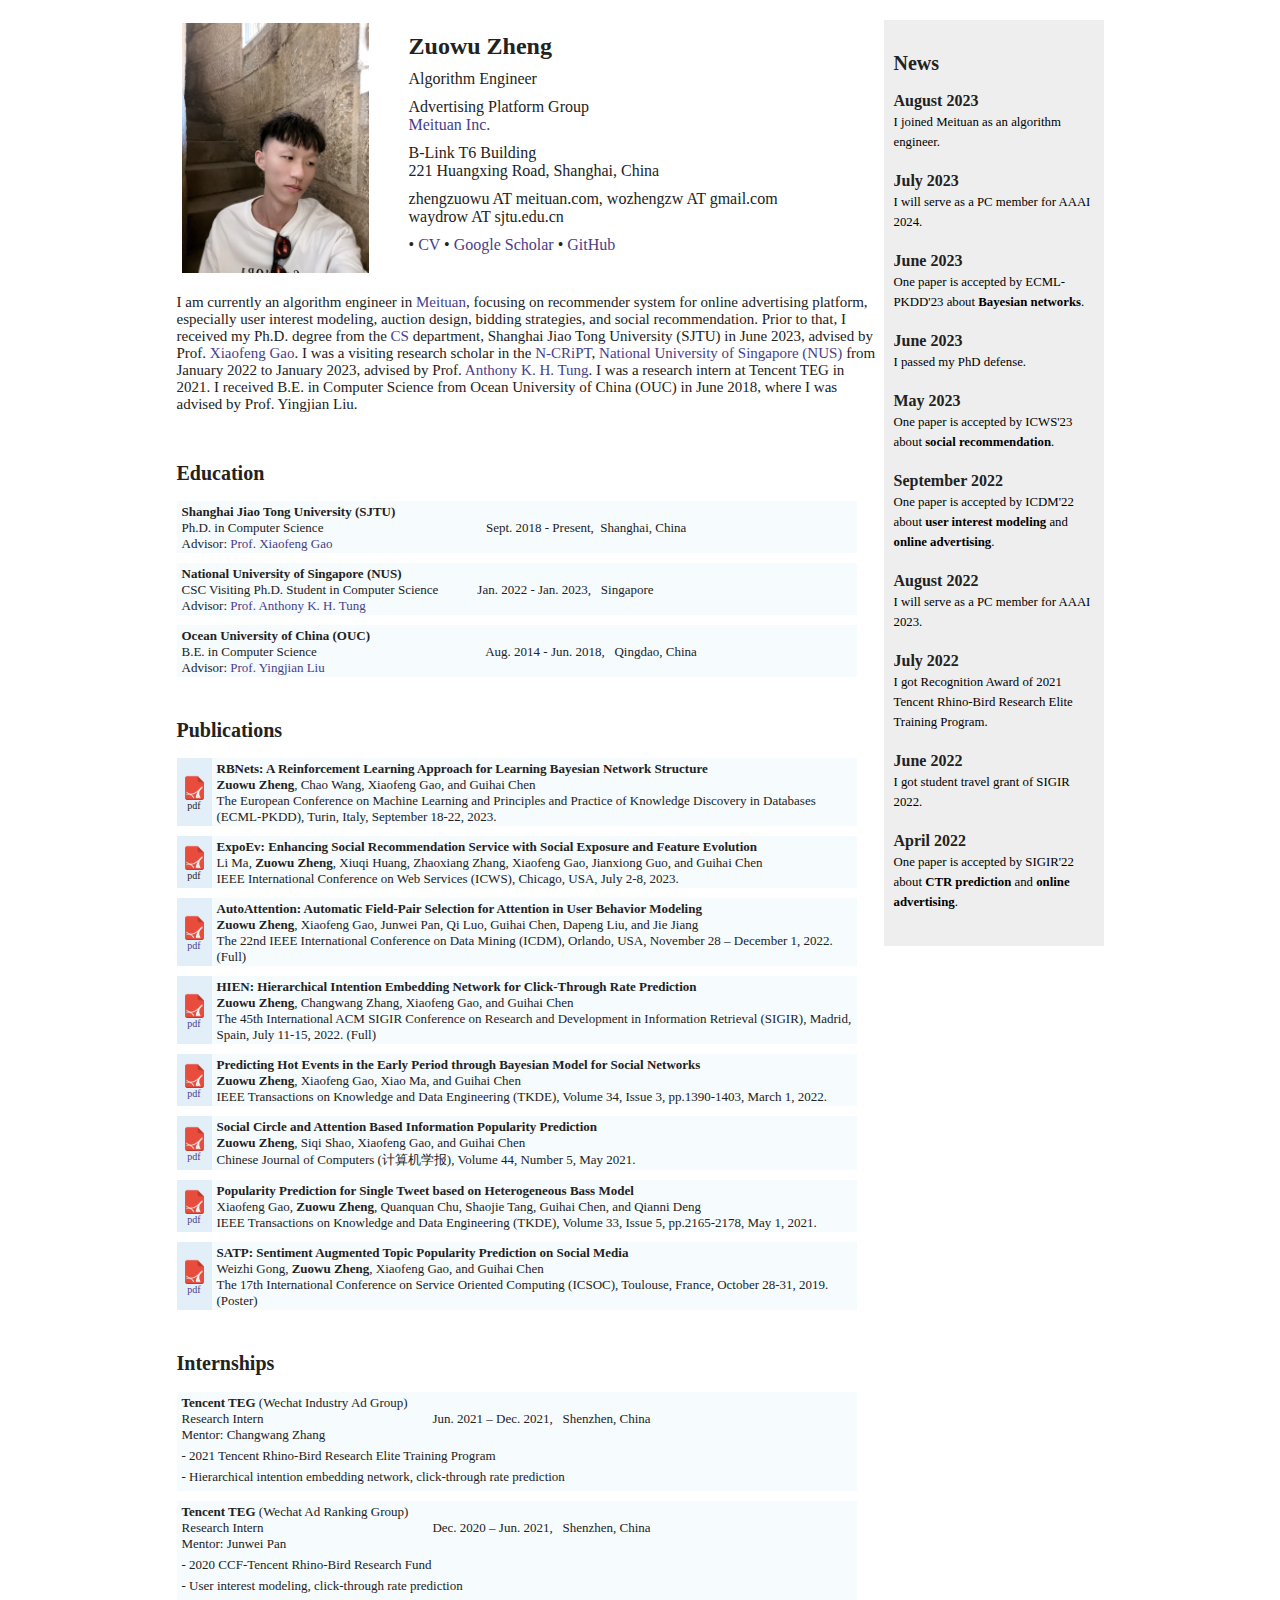
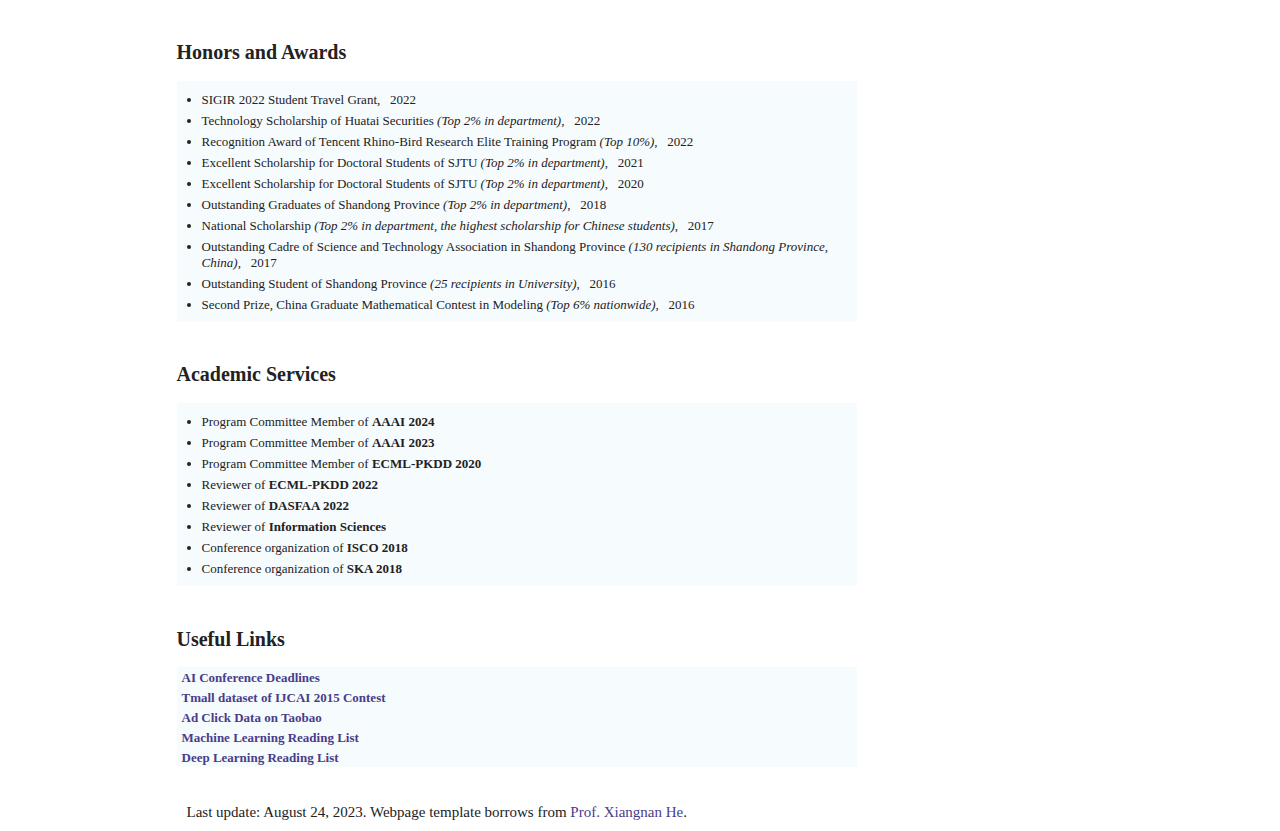
==== commit b70ca9b2: "update in Aug." ====
--- a/index.html
+++ b/index.html
@@ -31,6 +31,16 @@
     <h2>News</h2><br>
     <font size="3px">
 
+    <b>August 2023</b><br>
+    <span class="easylink">
+      I joined Meituan as an algorithm engineer.
+	  </span><br><br>
+
+    <b>July 2023</b><br>
+    <span class="easylink">
+      I will serve as a PC member for AAAI 2024.
+	  </span><br><br>
+
     <b>June 2023</b><br>
     <span class="easylink">
       One paper is accepted by ECML-PKDD'23 about <b>Bayesian networks</b>.
@@ -49,6 +59,11 @@
     <b>September 2022</b><br>
     <span class="easylink">
       One paper is accepted by ICDM'22 about <b>user interest modeling</b> and <b>online advertising</b>.
+	  </span><br><br>
+
+    <b>August 2022</b><br>
+    <span class="easylink">
+      I will serve as a PC member for AAAI 2023.
 	  </span><br><br>
 
     <b>July 2022</b><br>
@@ -88,18 +103,25 @@
 <!--<p style="margin-left:0px;">
 <img src="./images/name.png", height="60">
 </p>-->
-<p style="margin-left:0px;">
+<!-- <p style="margin-left:0px;">
 Ph.D. advised by Prof. <a href="https://www.cs.sjtu.edu.cn/~gao-xf/" target="_blank">Xiaofeng Gao</a>
-</p><p style="margin-left:0px;">
+</p>
+<p style="margin-left:0px;">
 <a href="https://anl.sjtu.edu.cn", target="_blank">Advanced Network Laboratory (ANL)</a><br/>
 <a href="https://english.seiee.sjtu.edu.cn", target="_blank">School of Electronics, Information and Electrical Engineering (SEIEE)</a><br/>
 <a href="https://en.sjtu.edu.cn", target="_blank">Shanghai Jiao Tong University (SJTU)</a><br/>
-</p><p style="margin-left:0px;">
-  SEIEE 3-309 (East) <br>
-  800 Dongchuan Road, Shanghai, China <br>
+</p> -->
+<p style="margin-left:0px;">Algorithm Engineer</p>
+<p style="margin-left:0px;">
+Advertising Platform Group<br>
+<a href="https://www.meituan.com/" target="_blank">Meituan Inc.</a>
 </p>
 <p style="margin-left:0px;">
-wozhengzw AT gmail.com, waydrow AT sjtu.edu.cn</a></p>
+  B-Link T6 Building <br>
+  221 Huangxing Road, Shanghai, China <br>
+</p>
+<p style="margin-left:0px;">
+  zhengzuowu AT meituan.com, wozhengzw AT gmail.com <br> waydrow AT sjtu.edu.cn</p>
 <p style="margin-left:0px;">
 &bull; <a href="files/CV-Zuowu.pdf">CV</a> &bull; <a href="https://scholar.google.com/citations?user=17vhHRoAAAAJ&hl=en">Google Scholar</a> &bull; <a href="https://github.com/waydrow">GitHub</a> <br>
 </p></td>
@@ -107,8 +129,8 @@
 </tbody></table>
 
 <div style="margin-top:20px;">
-    I am a Ph.D. candidate in Shanghai Jiao Tong University (SJTU), advised by Prof. <a href="https://www.cs.sjtu.edu.cn/~gao-xf/" target="_blank">Xiaofeng Gao</a>. I received B.E. in Computer Science from Ocean University of China (OUC) in June 2018, where I was advised by Prof. Yingjian Liu. I was a research intern at Tencent TEG in 2021.
-    My research interests include social network, recommendation system, and data mining.
+    I am currently an algorithm engineer in <a href="https://www.meituan.com/" target="_blank">Meituan</a>, focusing on recommender system for online advertising platform, especially user interest modeling, auction design, bidding strategies, and social recommendation. Prior to that, I received my Ph.D. degree from the <a href="http://www.cs.sjtu.edu.cn/" target="_blank">CS</a> department, Shanghai Jiao Tong University (SJTU) in June 2023, advised by Prof. <a href="https://www.cs.sjtu.edu.cn/~gao-xf/" target="_blank">Xiaofeng Gao</a>. I was a visiting research scholar in the <a href="https://ncript.comp.nus.edu.sg/" target="_blank">N-CRiPT</a>, <a href="https://nus.edu.sg/" target="_blank">National University of Singapore (NUS)</a> from January 2022 to January 2023, advised by Prof. <a href="https://www.comp.nus.edu.sg/~atung/" target="_blank">Anthony K. H. Tung</a>. I was a research intern at Tencent TEG in 2021. I received B.E. in Computer Science from Ocean University of China (OUC) in June 2018, where I was advised by Prof. Yingjian Liu. 
+    <!-- My research interests include social network, recommendation system, and data mining. -->
 	<br><br>
 </div>
 
@@ -307,7 +329,8 @@
 <h2 style="CLEAR: both;">Academic Services</h2>
 <table><tbody><tr><td>
     <ul style="margin: 8px 0; padding: 0 20px">
-      <li>Program Committee Member of <span class="title">AAAI 2022</span></li>
+      <li>Program Committee Member of <span class="title">AAAI 2024</span></li>
+      <li>Program Committee Member of <span class="title">AAAI 2023</span></li>
       <li>Program Committee Member of <span class="title">ECML-PKDD 2020</span></li>
       <li>Reviewer of <span class="title">ECML-PKDD 2022</span></li>
       <li>Reviewer of <span class="title">DASFAA 2022</span></li>
@@ -335,7 +358,7 @@
 </br>
 <!-- <div id="clustrmaps-widget"></div> <script type="text/javascript" id="clustrmaps" src="//cdn.clustrmaps.com/map_v2.js?d=BMZwy5vgkXtV6P19neLzpJ23Mpj_2dIdhe9EE5_5V0I"></script> -->
 
-<p>Last update: June 6, 2023. Webpage template borrows from <a href="https://hexiangnan.github.io">Prof. Xiangnan He</a>.</p>
+<p>Last update: August 24, 2023. Webpage template borrows from <a href="https://hexiangnan.github.io">Prof. Xiangnan He</a>.</p>
 
 </div>
 </div>
